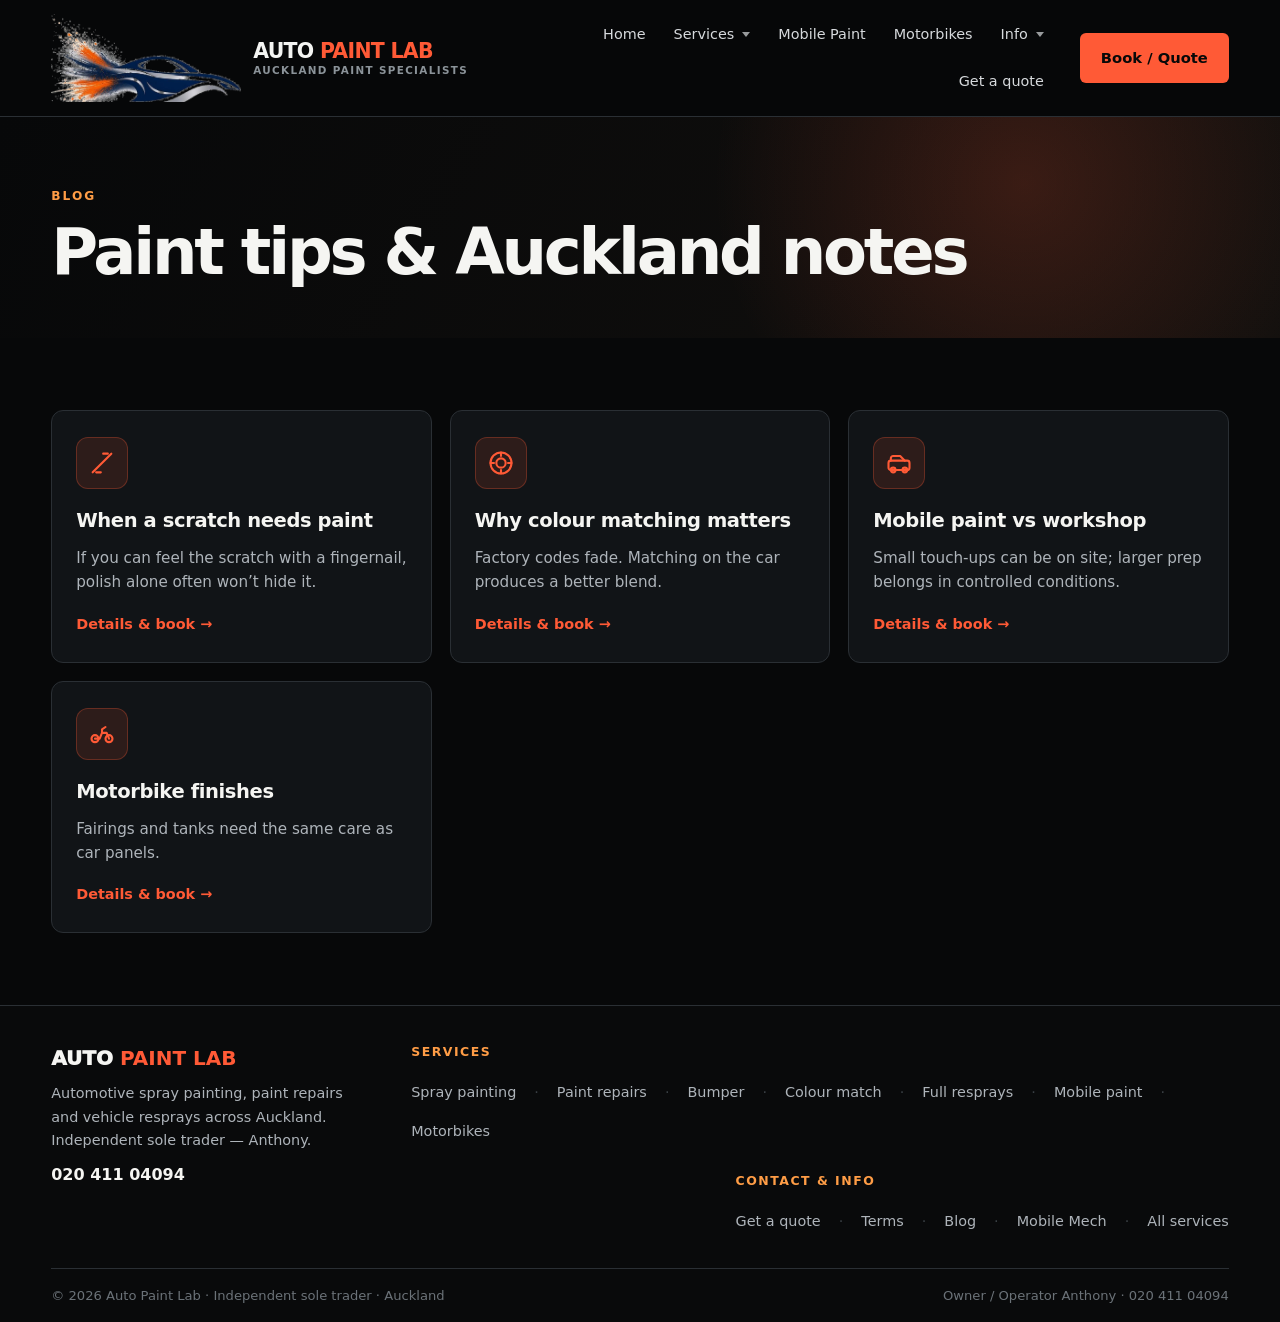
==== blog.html @ fb0cd26e "Add files via upload" ====
<!doctype html>
<html lang="en-NZ">
<head>
<meta charset="utf-8">
<meta name="viewport" content="width=device-width,initial-scale=1">
<title>Blog | Auto Paint Lab Auckland</title>
<meta name="description" content="Paint repair tips and Auckland refinishing notes.">
<meta name="robots" content="index,follow">
<meta name="theme-color" content="#08090a">
<link rel="canonical" href="https://autopaintlab.co.nz/blog.html">
<meta property="og:title" content="Blog | Auto Paint Lab Auckland">
<meta property="og:description" content="Paint repair tips and Auckland refinishing notes.">
<meta property="og:type" content="website">
<meta property="og:site_name" content="Auto Paint Lab">
<style>
:root{
  --bg:#070809;--card:#111417;--card2:#171b1f;--text:#f5f5f2;--muted:#aeb4ba;
  --line:#2a2f34;--accent:#ff5a36;--accent2:#ff9d46;--max:1180px;
  --header-h:auto;
}
*{box-sizing:border-box}
html{scroll-behavior:smooth}
body{margin:0;background:var(--bg);color:var(--text);font-family:Inter,system-ui,Arial,sans-serif;line-height:1.6}
a{color:inherit;text-decoration:none}
.wrap{width:min(92%,var(--max));margin:auto}
img{max-width:100%;height:auto;display:block}

/* ===== HEADER — logo ~3x larger ===== */
header{
  position:sticky;top:0;z-index:100;
  background:rgba(7,8,9,.95);backdrop-filter:blur(16px);
  border-bottom:1px solid var(--line);
}
.nav{
  min-height:94px;
  display:flex;align-items:center;justify-content:space-between;
  gap:16px;padding:12px 0;
}







.links{
  display:flex;align-items:center;gap:4px;
  font-size:.9rem;color:#d6d9dc;flex-wrap:wrap;justify-content:flex-end;
}
.links > a, .drop > button{
  display:inline-flex;align-items:center;gap:6px;
  padding:10px 12px;border-radius:6px;
  font:inherit;color:inherit;background:transparent;border:0;cursor:pointer;
  white-space:nowrap;
}
.links > a:hover, .drop > button:hover{color:var(--accent);background:rgba(255,255,255,.04)}
.drop{position:relative}
.drop > button::after{
  content:"";width:0;height:0;
  border-left:4px solid transparent;border-right:4px solid transparent;
  border-top:5px solid currentColor;opacity:.7;margin-left:2px;
}
.drop-menu{
  display:none;position:absolute;top:calc(100% + 4px);left:0;min-width:240px;
  background:#121518;border:1px solid var(--line);border-radius:10px;
  padding:8px;box-shadow:0 16px 40px rgba(0,0,0,.45);z-index:50;
}
.drop:hover .drop-menu, .drop:focus-within .drop-menu{display:block}
.drop-menu a{
  display:block;padding:10px 14px;border-radius:6px;font-size:.9rem;color:#d6d9dc;
}
.drop-menu a:hover{background:rgba(255,90,54,.12);color:var(--accent)}

.nav-cta{flex-shrink:0;margin-left:8px}
.btn{
  display:inline-flex;align-items:center;justify-content:center;gap:8px;
  padding:12px 20px;border-radius:6px;font-weight:850;border:1px solid transparent;
  cursor:pointer;font-size:.92rem;transition:transform .2s,box-shadow .2s,filter .2s;
}
.btn.primary{background:var(--accent);color:#080909}
.btn.primary:hover{transform:translateY(-2px);box-shadow:0 12px 28px rgba(255,90,54,.28);filter:brightness(1.05)}
.btn.secondary{border-color:#3a4045;background:#111315;color:var(--text)}
.btn.secondary:hover{border-color:var(--accent);color:var(--accent)}
.btn.ghost{border-color:#3a4045;background:transparent}

.nav-toggle{
  display:none;width:48px;height:48px;border-radius:8px;
  border:1px solid var(--line);background:#121518;color:var(--text);
  align-items:center;justify-content:center;cursor:pointer;font-size:1.3rem;
}
.mobile-panel{
  display:none;border-top:1px solid var(--line);padding:12px 0 18px;
  background:rgba(7,8,9,.98);
}
.mobile-panel.open{display:block}
.mobile-panel a, .mobile-panel .m-label{
  display:block;padding:12px 4px;border-bottom:1px solid rgba(42,47,52,.6);
  color:#d6d9dc;font-size:.95rem;
}
.mobile-panel .m-label{font-size:.72rem;letter-spacing:.14em;text-transform:uppercase;color:var(--accent2);font-weight:800;border:0;padding-top:16px}
.mobile-panel a:hover{color:var(--accent)}

@media(max-width:1100px){
  
  
  
  :root{--header-h:160px}
}
@media(max-width:960px){
  .links, .nav-cta{display:none}
  .nav-toggle{display:inline-flex}
  
  
  
  :root{--header-h:120px}
}

/* ===== HERO with car background ===== */
.eyebrow{text-transform:uppercase;letter-spacing:.17em;font-size:.76rem;font-weight:900;color:var(--accent2);margin-bottom:14px}
.hero{
  min-height:680px;display:flex;align-items:center;position:relative;overflow:hidden;
  background:
    linear-gradient(105deg, rgba(7,8,9,0.92) 0%, rgba(7,8,9,0.72) 42%, rgba(7,8,9,0.35) 100%),
    url('assets/images/hero-car.jpg');
  background-size:cover;
  background-position:center 40%;
  background-repeat:no-repeat;
}
.hero-in{position:relative;z-index:1;max-width:720px;padding:90px 0}
.hero h1{font-size:clamp(2.8rem,7vw,5.4rem);line-height:.94;letter-spacing:-.06em;margin:0 0 24px}
.hero h1 span{color:var(--accent)}
.hero p{max-width:580px;color:#d0d5d9;font-size:1.12rem;margin:0 0 32px}
.actions{display:flex;gap:12px;flex-wrap:wrap}

.strip{background:#101214;border-top:1px solid var(--line);border-bottom:1px solid var(--line);padding:18px 0}
.strip .wrap{display:flex;flex-wrap:wrap;gap:18px 28px;align-items:center;justify-content:space-between;font-size:.92rem;color:var(--muted)}
.strip strong{color:var(--text)}

section{padding:72px 0}
.intro{max-width:720px;margin-bottom:36px}
.intro h2{font-size:clamp(2rem,4vw,3rem);letter-spacing:-.04em;margin:0 0 14px;line-height:1.05}
.intro p{color:var(--muted);margin:0;font-size:1.05rem}

.grid{display:grid;gap:18px}
.grid-3{grid-template-columns:repeat(auto-fit,minmax(260px,1fr))}
.grid-2{grid-template-columns:repeat(auto-fit,minmax(300px,1fr))}

.card{
  background:var(--card);border:1px solid var(--line);border-radius:12px;
  padding:26px 24px;transition:transform .2s,border-color .2s,box-shadow .2s;
  display:flex;flex-direction:column;height:100%;
}
.card:hover{transform:translateY(-4px);border-color:rgba(255,90,54,.35);box-shadow:0 16px 36px rgba(0,0,0,.25)}
.card .icon{
  width:52px;height:52px;border-radius:12px;margin-bottom:16px;
  display:flex;align-items:center;justify-content:center;
  background:rgba(255,90,54,.12);border:1px solid rgba(255,90,54,.28);
  color:var(--accent);
}
.card .icon svg{width:28px;height:28px}
.card h3{margin:0 0 10px;font-size:1.22rem;letter-spacing:-.02em}
.card p{color:var(--muted);margin:0 0 18px;flex:1;font-size:.95rem}
.card a.more{color:var(--accent);font-weight:800;font-size:.9rem;margin-top:auto}
.card a.more:hover{color:var(--accent2)}

.dark{background:#0b0c0e}
.quote{background:linear-gradient(120deg,#12100e,#0c0d0f);border-top:1px solid var(--line);border-bottom:1px solid var(--line)}
.quotein{display:flex;align-items:center;justify-content:space-between;gap:24px;flex-wrap:wrap}
.quotein h2{margin:0 0 8px;font-size:clamp(1.8rem,3.5vw,2.6rem);letter-spacing:-.03em}
.quotein p{margin:0;color:var(--muted);max-width:520px}

.areas{display:flex;flex-wrap:wrap;gap:10px}
.area{
  background:var(--card2);border:1px solid var(--line);padding:8px 14px;
  border-radius:999px;font-size:.85rem;color:#c8cdd1;
}

/* ===== ESTIMATE ===== */
.estimate-section{background:#0b0d0f}
.estimate-box{border:1px solid var(--line);background:#111417;padding:28px;border-radius:12px;box-shadow:0 25px 70px rgba(0,0,0,.25)}
.estimate-grid{display:grid;grid-template-columns:1.15fr .85fr;gap:24px}
.estimate-form{display:grid;gap:16px}
.estimate-form label{display:grid;gap:7px;font-weight:800;font-size:.9rem}
.estimate-form select,.estimate-form input[type=file]{
  width:100%;background:#090b0c;color:#f5f5f2;border:1px solid #363c41;border-radius:6px;padding:13px;font:inherit
}
.estimate-form input[type=file]{padding:10px}
.estimate-form .pickup{display:flex;align-items:center;gap:10px;font-weight:700;font-size:.92rem}
.estimate-form .pickup input{width:auto}
.estimate-result{
  border:1px solid #493027;background:linear-gradient(145deg,#171211,#0b0d0f);
  padding:28px;display:flex;flex-direction:column;justify-content:center;min-height:280px;border-radius:10px
}
.result-label{font-size:.75rem;letter-spacing:.16em;color:var(--accent2);font-weight:900}
.result-price{font-size:clamp(2.4rem,5vw,4.2rem);line-height:1;font-weight:950;letter-spacing:-.06em;margin:14px 0}
.estimate-result p{color:var(--muted);margin:0 0 20px}
.photo-preview{display:flex;gap:8px;flex-wrap:wrap}
.photo-preview img{width:72px;height:72px;object-fit:cover;border:1px solid var(--line);border-radius:4px}
.estimate-note{margin-top:18px;color:#9ea5aa;font-size:.82rem}
.estimate-note strong{color:#d9dde0}
@media(max-width:800px){
  .estimate-grid{grid-template-columns:1fr}
  .estimate-result{min-height:200px}
}

/* ===== FOOTER horizontal ===== */
footer{border-top:1px solid var(--line);padding:36px 0 0;background:#090a0b}
.foot{
  display:flex;flex-wrap:wrap;align-items:flex-start;justify-content:space-between;
  gap:28px 40px;padding-bottom:28px;
}
.foot-brand{flex:1 1 220px;max-width:320px}
.foot-brand .logo{font-weight:950;font-size:1.25rem;margin-bottom:8px}
.foot-brand .logo b{color:var(--accent)}
.foot-brand p{color:var(--muted);margin:0 0 10px;font-size:.9rem}
.foot-cols{
  display:flex;flex-wrap:wrap;gap:28px 48px;flex:2 1 480px;justify-content:flex-end;
}
.foot-col h3{margin:0 0 12px;font-size:.78rem;letter-spacing:.12em;text-transform:uppercase;color:var(--accent2)}
.foot-col a,.foot-col span{display:block;color:var(--muted);margin:7px 0;font-size:.9rem}
.foot-col a:hover{color:var(--accent)}
.foot-links-row{
  display:flex;flex-wrap:wrap;gap:8px 18px;align-items:center;
}
.foot-links-row a{display:inline;margin:0;color:var(--muted);font-size:.9rem}
.foot-links-row a:hover{color:var(--accent)}
.foot-links-row .sep{color:#3a4045}
.copy{border-top:1px solid var(--line);padding:16px 0;color:#6b7278;font-size:.82rem;display:flex;flex-wrap:wrap;gap:8px 20px;justify-content:space-between}

/* Forms (booking pages) */
.form-wrap{max-width:640px}
.form label{display:block;font-size:.85rem;font-weight:700;margin:16px 0 6px;color:#d5d9dc}
.form input,.form select,.form textarea{
  width:100%;padding:12px 14px;border-radius:8px;border:1px solid var(--line);
  background:#0e1012;color:var(--text);font:inherit;
}
.form input:focus,.form select:focus,.form textarea:focus{
  outline:none;border-color:var(--accent);box-shadow:0 0 0 3px rgba(255,90,54,.15);
}
.form textarea{min-height:120px;resize:vertical}
.form .row{display:grid;grid-template-columns:1fr 1fr;gap:14px}
@media(max-width:560px){.form .row{grid-template-columns:1fr}}
.form .upload{border:1px dashed #3a4045;border-radius:10px;padding:16px;background:#0e1012}
.form .hint{font-size:.82rem;color:var(--muted);margin-top:8px}
.form .caption{font-size:.85rem;color:var(--muted);margin:18px 0}
.form .btn{width:100%;margin-top:8px;padding:16px}
.form .status{margin-top:12px;font-size:.9rem;color:var(--accent2)}
.preview{display:flex;flex-wrap:wrap;gap:8px;margin-top:10px}
.preview img{width:72px;height:72px;object-fit:cover;border-radius:6px;border:1px solid var(--line)}

.page-hero{padding:70px 0 40px;background:radial-gradient(circle at 80% 30%,rgba(255,90,54,.18),transparent 30%),linear-gradient(120deg,#070809,#12100e)}
.page-hero h1{font-size:clamp(2.4rem,5vw,4rem);letter-spacing:-.05em;margin:12px 0;line-height:1.02}
.page-hero p{color:var(--muted);max-width:640px;font-size:1.05rem}
.content-card{background:var(--card);border:1px solid var(--line);border-radius:12px;padding:28px;margin:18px 0}
.content-card h2{margin:0 0 12px;font-size:1.55rem}
.content-card p,.content-card li{color:#c7ccd0}
.content-card ul{padding-left:22px}
.service-cta{
  margin-top:28px;padding:24px;border-radius:12px;
  background:linear-gradient(135deg,#1a1210,#121416);border:1px solid rgba(255,90,54,.25);
  display:flex;flex-wrap:wrap;gap:16px;align-items:center;justify-content:space-between;
}

@media(max-width:800px){
  .hero{min-height:auto;background-position:70% center}
  .hero-in{padding:56px 0}
  .foot-cols{justify-content:flex-start}
}

.top-promo{
  background:linear-gradient(90deg,#1a100e,#121416 40%,#1a100e);
  border-bottom:1px solid rgba(255,90,54,.35);
  text-align:center;
}
.top-promo a{
  display:block;padding:14px 16px;
  font-weight:850;font-size:clamp(.95rem,2.2vw,1.15rem);
  letter-spacing:.02em;color:#fff;
  transition:background .2s,color .2s;
}
.top-promo a:hover{background:rgba(255,90,54,.15);color:var(--accent2)}
.top-promo a span{color:var(--accent);font-weight:900}








@media(max-width:1100px){
  
  
}
@media(max-width:960px){
  
  
  
}
@media(max-width:400px){
  
}


/* Brand — mark + wordmark, dark-header friendly */
.brand{
  display:flex;align-items:center;gap:12px;flex-shrink:0;
  text-decoration:none;color:inherit;min-width:0;
}
.brand-logo{
  height:92px;width:auto;max-width:190px;
  object-fit:contain;object-position:left center;
  border:none;border-radius:0;box-shadow:none;
  background:transparent;padding:0;display:block;flex-shrink:0;
}
.brand-text{
  display:flex;flex-direction:column;justify-content:center;
  line-height:1.08;gap:3px;min-width:0;
}
.brand-name{
  font-weight:900;letter-spacing:-.035em;font-size:1.28rem;
  text-transform:uppercase;color:#f3f4f2;white-space:nowrap;
}
.brand-name b{color:var(--accent);font-weight:900}
.brand-tag{
  font-size:.65rem;font-weight:700;letter-spacing:.13em;
  text-transform:uppercase;color:#8b9399;white-space:nowrap;
}
@media(max-width:1100px){
  .brand-logo{height:84px;max-width:174px}
  .brand-name{font-size:1.15rem}
}
@media(max-width:960px){
  .brand-logo{height:72px;max-width:148px}
  .brand-name{font-size:1.05rem}
  .brand-tag{font-size:.58rem;letter-spacing:.1em}
}
@media(max-width:380px){
  .brand-tag{display:none}
  .brand-name{font-size:.95rem}
}

</style>
</head>
<body>

<header>
  <div class="wrap nav">
    <a class="brand" href="index.html" aria-label="Auto Paint Lab home">
      <img class="brand-logo" src="assets/images/logo-mark.png" alt="" width="190" height="92">
      <span class="brand-text">
        <span class="brand-name">AUTO <b>PAINT LAB</b></span>
        <span class="brand-tag">Auckland paint specialists</span>
      </span>
    </a>
    <nav class="links" aria-label="Main">
      <a href="index.html">Home</a>
      <div class="drop">
        <button type="button" aria-haspopup="true">Services</button>
        <div class="drop-menu" role="menu">
          <a href="services.html">All services</a>
          <a href="spray-painting.html">Car spray painting</a>
          <a href="scratch-repairs.html">Scratch &amp; scuff repairs</a>
          <a href="bumper-painting.html">Bumper painting</a>
          <a href="colour-matching.html">Colour matching</a>
          <a href="panel-refinishing.html">Panel refinishing</a>
          <a href="full-respray.html">Full vehicle resprays</a>
          <a href="mobile-paint.html">Mobile paint</a>
          <a href="motorbike-resprays.html">Motorbike resprays</a>
        </div>
      </div>
      <a href="mobile-paint.html">Mobile Paint</a>
      <a href="motorbike-resprays.html">Motorbikes</a>
      <div class="drop">
        <button type="button" aria-haspopup="true">Info</button>
        <div class="drop-menu" role="menu">
          <a href="blog.html">Blog</a>
          <a href="mobile-mech.html">Mobile Mech partner</a>
          <a href="terms.html">Terms &amp; conditions</a>
          <a href="index.html#areas">Auckland areas</a>
        </div>
      </div>
      <a href="booking.html">Get a quote</a>
    </nav>
    <a class="btn primary nav-cta" href="booking.html">Book / Quote</a>
    <button class="nav-toggle" type="button" aria-label="Open menu" id="navToggle">☰</button>
  </div>
  <div class="mobile-panel wrap" id="mobilePanel">
    <a href="index.html">Home</a>
    <div class="m-label">Services</div>
    <a href="services.html">All services</a>
    <a href="spray-painting.html">Car spray painting</a>
    <a href="scratch-repairs.html">Scratch &amp; scuff repairs</a>
    <a href="bumper-painting.html">Bumper painting</a>
    <a href="colour-matching.html">Colour matching</a>
    <a href="panel-refinishing.html">Panel refinishing</a>
    <a href="full-respray.html">Full vehicle resprays</a>
    <a href="mobile-paint.html">Mobile paint</a>
    <a href="motorbike-resprays.html">Motorbike resprays</a>
    <div class="m-label">Info</div>
    <a href="blog.html">Blog</a>
    <a href="mobile-mech.html">Mobile Mech partner</a>
    <a href="terms.html">Terms &amp; conditions</a>
    <a href="booking.html">Get a quote</a>
    <a href="booking.html" class="btn primary" style="margin-top:14px;text-align:center">Book / Quote</a>
  </div>
</header>

<main><section class="page-hero"><div class="wrap"><div class="eyebrow">Blog</div><h1>Paint tips &amp; Auckland notes</h1></div></section>
<section><div class="wrap"><div class="grid grid-2">

<article class="card">
  <div class="icon" aria-hidden="true"><svg viewBox="0 0 24 24" fill="none" stroke="currentColor" stroke-width="1.8" stroke-linecap="round"><path d="M4 20L20 4M7 20h4M13 4h4"/></svg></div>
  <h3>When a scratch needs paint</h3>
  <p>If you can feel the scratch with a fingernail, polish alone often won’t hide it.</p>
  <a class="more" href="scratch-repairs.html">Details &amp; book →</a>
</article>

<article class="card">
  <div class="icon" aria-hidden="true"><svg viewBox="0 0 24 24" fill="none" stroke="currentColor" stroke-width="1.8" stroke-linecap="round" stroke-linejoin="round"><circle cx="12" cy="12" r="9"/><circle cx="12" cy="12" r="4"/><path d="M12 3v3M12 18v3M3 12h3M18 12h3"/></svg></div>
  <h3>Why colour matching matters</h3>
  <p>Factory codes fade. Matching on the car produces a better blend.</p>
  <a class="more" href="colour-matching.html">Details &amp; book →</a>
</article>

<article class="card">
  <div class="icon" aria-hidden="true"><svg viewBox="0 0 24 24" fill="none" stroke="currentColor" stroke-width="1.8" stroke-linecap="round" stroke-linejoin="round"><rect x="3" y="10" width="18" height="8" rx="2"/><circle cx="7" cy="18" r="2"/><circle cx="17" cy="18" r="2"/><path d="M5 10V8a2 2 0 012-2h6l4 4"/></svg></div>
  <h3>Mobile paint vs workshop</h3>
  <p>Small touch-ups can be on site; larger prep belongs in controlled conditions.</p>
  <a class="more" href="mobile-paint.html">Details &amp; book →</a>
</article>

<article class="card">
  <div class="icon" aria-hidden="true"><svg viewBox="0 0 24 24" fill="none" stroke="currentColor" stroke-width="1.8" stroke-linecap="round" stroke-linejoin="round"><circle cx="6" cy="16" r="3"/><circle cx="18" cy="16" r="3"/><path d="M6 16h4l2-5h4l2 5"/><path d="M12 11V8l3-2"/></svg></div>
  <h3>Motorbike finishes</h3>
  <p>Fairings and tanks need the same care as car panels.</p>
  <a class="more" href="motorbike-resprays.html">Details &amp; book →</a>
</article>
</div></div></section></main>

<footer>
  <div class="wrap foot">
    <div class="foot-brand">
      <div class="logo">AUTO <b>PAINT LAB</b></div>
      <p>Automotive spray painting, paint repairs and vehicle resprays across Auckland. Independent sole trader — Anthony.</p>
      <a href="tel:+642041104094" style="color:var(--text);font-weight:800">020 411 04094</a>
    </div>
    <div class="foot-cols">
      <div class="foot-col">
        <h3>Services</h3>
        <div class="foot-links-row">
          <a href="spray-painting.html">Spray painting</a><span class="sep">·</span>
          <a href="scratch-repairs.html">Paint repairs</a><span class="sep">·</span>
          <a href="bumper-painting.html">Bumper</a><span class="sep">·</span>
          <a href="colour-matching.html">Colour match</a><span class="sep">·</span>
          <a href="full-respray.html">Full resprays</a><span class="sep">·</span>
          <a href="mobile-paint.html">Mobile paint</a><span class="sep">·</span>
          <a href="motorbike-resprays.html">Motorbikes</a>
        </div>
      </div>
      <div class="foot-col">
        <h3>Contact &amp; info</h3>
        <div class="foot-links-row">
          <a href="booking.html">Get a quote</a><span class="sep">·</span>
          <a href="terms.html">Terms</a><span class="sep">·</span>
          <a href="blog.html">Blog</a><span class="sep">·</span>
          <a href="mobile-mech.html">Mobile Mech</a><span class="sep">·</span>
          <a href="services.html">All services</a>
        </div>
      </div>
    </div>
  </div>
  <div class="wrap copy">
    <span>© 2026 Auto Paint Lab · Independent sole trader · Auckland</span>
    <span>Owner / Operator Anthony · 020 411 04094</span>
  </div>
</footer>
<script>
(function(){
  var t=document.getElementById('navToggle'), p=document.getElementById('mobilePanel');
  if(t&&p){t.addEventListener('click',function(){p.classList.toggle('open');});}
})();
</script>

</body>
</html>
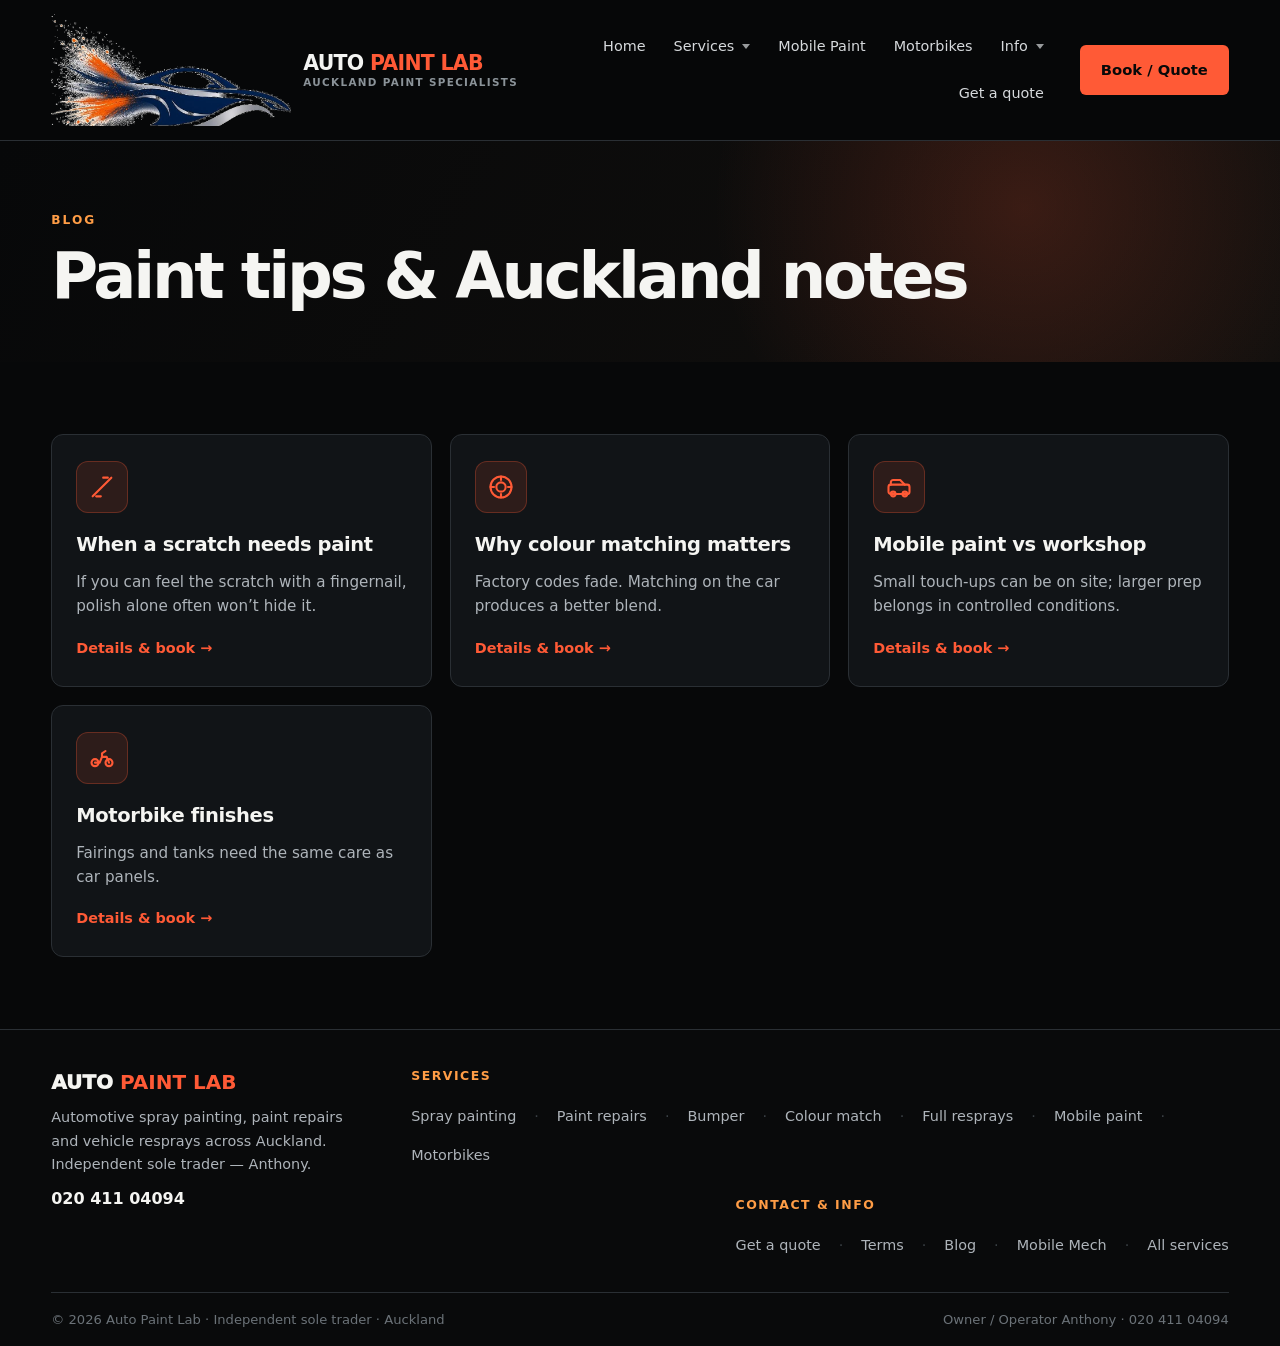
==== commit 337ef96b: "Add files via upload" ====
--- a/blog.html
+++ b/blog.html
@@ -5,13 +5,17 @@
 <meta name="viewport" content="width=device-width,initial-scale=1">
 <title>Blog | Auto Paint Lab Auckland</title>
 <meta name="description" content="Paint repair tips and Auckland refinishing notes.">
-<meta name="robots" content="index,follow">
+<meta name="robots" content="index,follow,max-image-preview:large">
+<meta name="author" content="Auto Paint Lab">
 <meta name="theme-color" content="#08090a">
 <link rel="canonical" href="https://autopaintlab.co.nz/blog.html">
 <meta property="og:title" content="Blog | Auto Paint Lab Auckland">
 <meta property="og:description" content="Paint repair tips and Auckland refinishing notes.">
 <meta property="og:type" content="website">
+<meta property="og:url" content="https://autopaintlab.co.nz/blog.html">
 <meta property="og:site_name" content="Auto Paint Lab">
+<meta property="og:image" content="https://autopaintlab.co.nz/og.jpg">
+<meta property="og:image:alt" content="Auto Paint Lab Auckland">
 <style>
 :root{
   --bg:#070809;--card:#111417;--card2:#171b1f;--text:#f5f5f2;--muted:#aeb4ba;
@@ -32,7 +36,7 @@
   border-bottom:1px solid var(--line);
 }
 .nav{
-  min-height:94px;
+  min-height:76px;
   display:flex;align-items:center;justify-content:space-between;
   gap:16px;padding:12px 0;
 }
@@ -308,7 +312,7 @@
   text-decoration:none;color:inherit;min-width:0;
 }
 .brand-logo{
-  height:92px;width:auto;max-width:190px;
+  height:116px;width:auto;max-width:240px;
   object-fit:contain;object-position:left center;
   border:none;border-radius:0;box-shadow:none;
   background:transparent;padding:0;display:block;flex-shrink:0;
@@ -327,11 +331,11 @@
   text-transform:uppercase;color:#8b9399;white-space:nowrap;
 }
 @media(max-width:1100px){
-  .brand-logo{height:84px;max-width:174px}
+  .brand-logo{height:104px;max-width:216px}
   .brand-name{font-size:1.15rem}
 }
 @media(max-width:960px){
-  .brand-logo{height:72px;max-width:148px}
+  .brand-logo{height:92px;max-width:176px}
   .brand-name{font-size:1.05rem}
   .brand-tag{font-size:.58rem;letter-spacing:.1em}
 }
@@ -341,13 +345,17 @@
 }
 
 </style>
+<meta name="twitter:card" content="summary_large_image">
+<meta name="twitter:title" content="Blog | Auto Paint Lab Auckland">
+<meta name="twitter:description" content="Paint repair tips and Auckland refinishing notes.">
+<meta name="twitter:image" content="https://autopaintlab.co.nz/og.jpg">
 </head>
 <body>
 
 <header>
   <div class="wrap nav">
     <a class="brand" href="index.html" aria-label="Auto Paint Lab home">
-      <img class="brand-logo" src="assets/images/logo-mark.png" alt="" width="190" height="92">
+      <img class="brand-logo" src="assets/images/logo-mark.png" alt="Auto Paint Lab Auckland logo" width="240" height="116">
       <span class="brand-text">
         <span class="brand-name">AUTO <b>PAINT LAB</b></span>
         <span class="brand-tag">Auckland paint specialists</span>
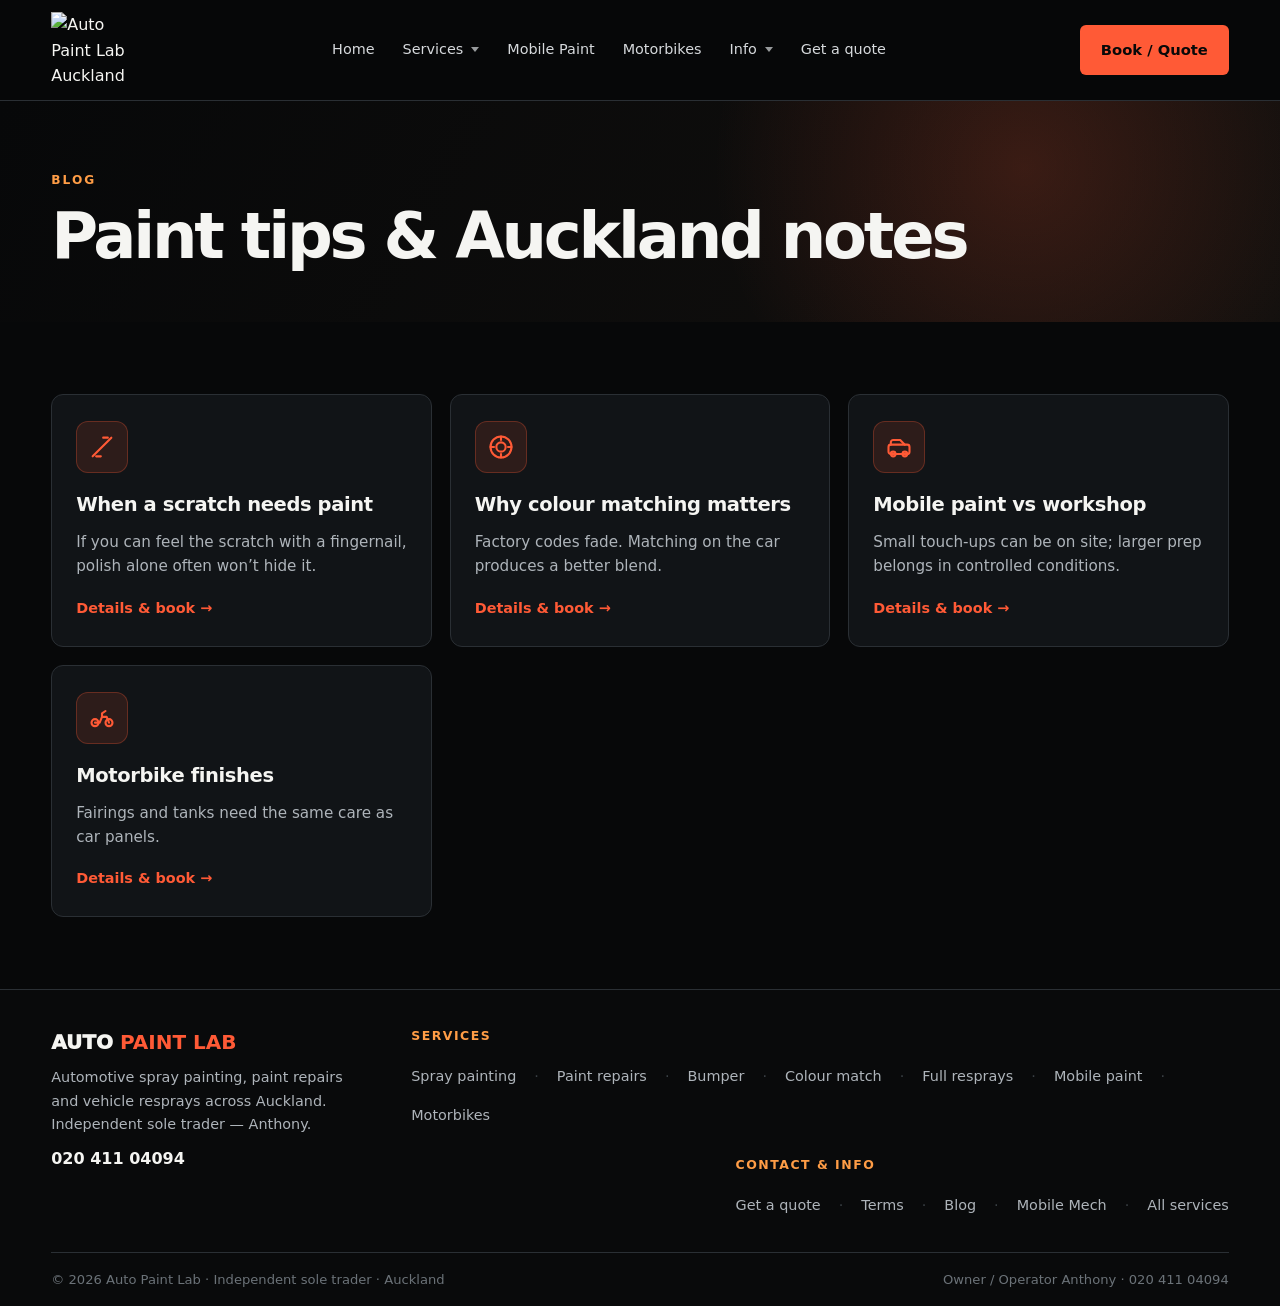
==== commit a18a5571: "Add files via upload" ====
--- a/blog.html
+++ b/blog.html
@@ -3,19 +3,22 @@
 <head>
 <meta charset="utf-8">
 <meta name="viewport" content="width=device-width,initial-scale=1">
-<title>Blog | Auto Paint Lab Auckland</title>
-<meta name="description" content="Paint repair tips and Auckland refinishing notes.">
+<title>Car Paint Repair Tips | Auto Paint Lab Auckland</title>
+<meta name="description" content="Car paint repair tips, colour matching advice and Auckland vehicle refinishing guides from Auto Paint Lab.">
+<meta name="keywords" content="car paint repair tips, car paint Auckland guide, paint repair advice, colour matching advice, Auckland car painting">
 <meta name="robots" content="index,follow,max-image-preview:large">
 <meta name="author" content="Auto Paint Lab">
 <meta name="theme-color" content="#08090a">
 <link rel="canonical" href="https://autopaintlab.co.nz/blog.html">
-<meta property="og:title" content="Blog | Auto Paint Lab Auckland">
-<meta property="og:description" content="Paint repair tips and Auckland refinishing notes.">
+<meta property="og:title" content="Car Paint Repair Tips & Auckland Auto Painting Guide | Auto Paint Lab">
+<meta property="og:description" content="Car paint repair tips, colour matching advice and Auckland vehicle refinishing guides from Auto Paint Lab.">
 <meta property="og:type" content="website">
 <meta property="og:url" content="https://autopaintlab.co.nz/blog.html">
 <meta property="og:site_name" content="Auto Paint Lab">
 <meta property="og:image" content="https://autopaintlab.co.nz/og.jpg">
-<meta property="og:image:alt" content="Auto Paint Lab Auckland">
+<meta property="og:image:alt" content="Auto Paint Lab Auckland automotive paint and refinishing">
+<meta property="og:image:width" content="1200">
+<meta property="og:image:height" content="630">
 <style>
 :root{
   --bg:#070809;--card:#111417;--card2:#171b1f;--text:#f5f5f2;--muted:#aeb4ba;
@@ -311,8 +314,7 @@
   display:flex;align-items:center;gap:12px;flex-shrink:0;
   text-decoration:none;color:inherit;min-width:0;
 }
-.brand-logo{
-  height:116px;width:auto;max-width:240px;
+.brand-logo{height:76px;width:auto;max-width:150px;
   object-fit:contain;object-position:left center;
   border:none;border-radius:0;box-shadow:none;
   background:transparent;padding:0;display:block;flex-shrink:0;
@@ -331,11 +333,11 @@
   text-transform:uppercase;color:#8b9399;white-space:nowrap;
 }
 @media(max-width:1100px){
-  .brand-logo{height:104px;max-width:216px}
+  .brand-logo{height:68px;max-width:135px}
   .brand-name{font-size:1.15rem}
 }
 @media(max-width:960px){
-  .brand-logo{height:92px;max-width:176px}
+  .brand-logo{height:60px;max-width:120px}
   .brand-name{font-size:1.05rem}
   .brand-tag{font-size:.58rem;letter-spacing:.1em}
 }
@@ -346,20 +348,37 @@
 
 </style>
 <meta name="twitter:card" content="summary_large_image">
-<meta name="twitter:title" content="Blog | Auto Paint Lab Auckland">
-<meta name="twitter:description" content="Paint repair tips and Auckland refinishing notes.">
+<meta name="twitter:title" content="Car Paint Repair Tips & Auckland Auto Painting Guide | Auto Paint Lab">
+<meta name="twitter:description" content="Car paint repair tips, colour matching advice and Auckland vehicle refinishing guides from Auto Paint Lab.">
 <meta name="twitter:image" content="https://autopaintlab.co.nz/og.jpg">
+<meta property="og:locale" content="en_NZ">
+<script type="application/ld+json">
+{
+  "@context": "https://schema.org",
+  "@type": "Organization",
+  "name": "Auto Paint Lab",
+  "url": "https://autopaintlab.co.nz/",
+  "logo": "https://autopaintlab.co.nz/assets/images/auto-paint-lab-logo-clean.webp",
+  "telephone": "+642041104094",
+  "description": "Independent automotive paint and refinishing service operating across Auckland, New Zealand.",
+  "areaServed": {"@type": "City", "name": "Auckland", "sameAs": "https://www.wikidata.org/wiki/Q37100"}
+}
+</script>
+<script type="application/ld+json">
+{
+  "@context": "https://schema.org",
+  "@type": "WebSite",
+  "name": "Auto Paint Lab",
+  "url": "https://autopaintlab.co.nz/"
+}
+</script>
 </head>
 <body>
 
 <header>
   <div class="wrap nav">
     <a class="brand" href="index.html" aria-label="Auto Paint Lab home">
-      <img class="brand-logo" src="assets/images/logo-mark.png" alt="Auto Paint Lab Auckland logo" width="240" height="116">
-      <span class="brand-text">
-        <span class="brand-name">AUTO <b>PAINT LAB</b></span>
-        <span class="brand-tag">Auckland paint specialists</span>
-      </span>
+      <img class="brand-logo" src="assets/images/auto-paint-lab-logo-clean.webp" alt="Auto Paint Lab Auckland logo" width="150" height="120">
     </a>
     <nav class="links" aria-label="Main">
       <a href="index.html">Home</a>
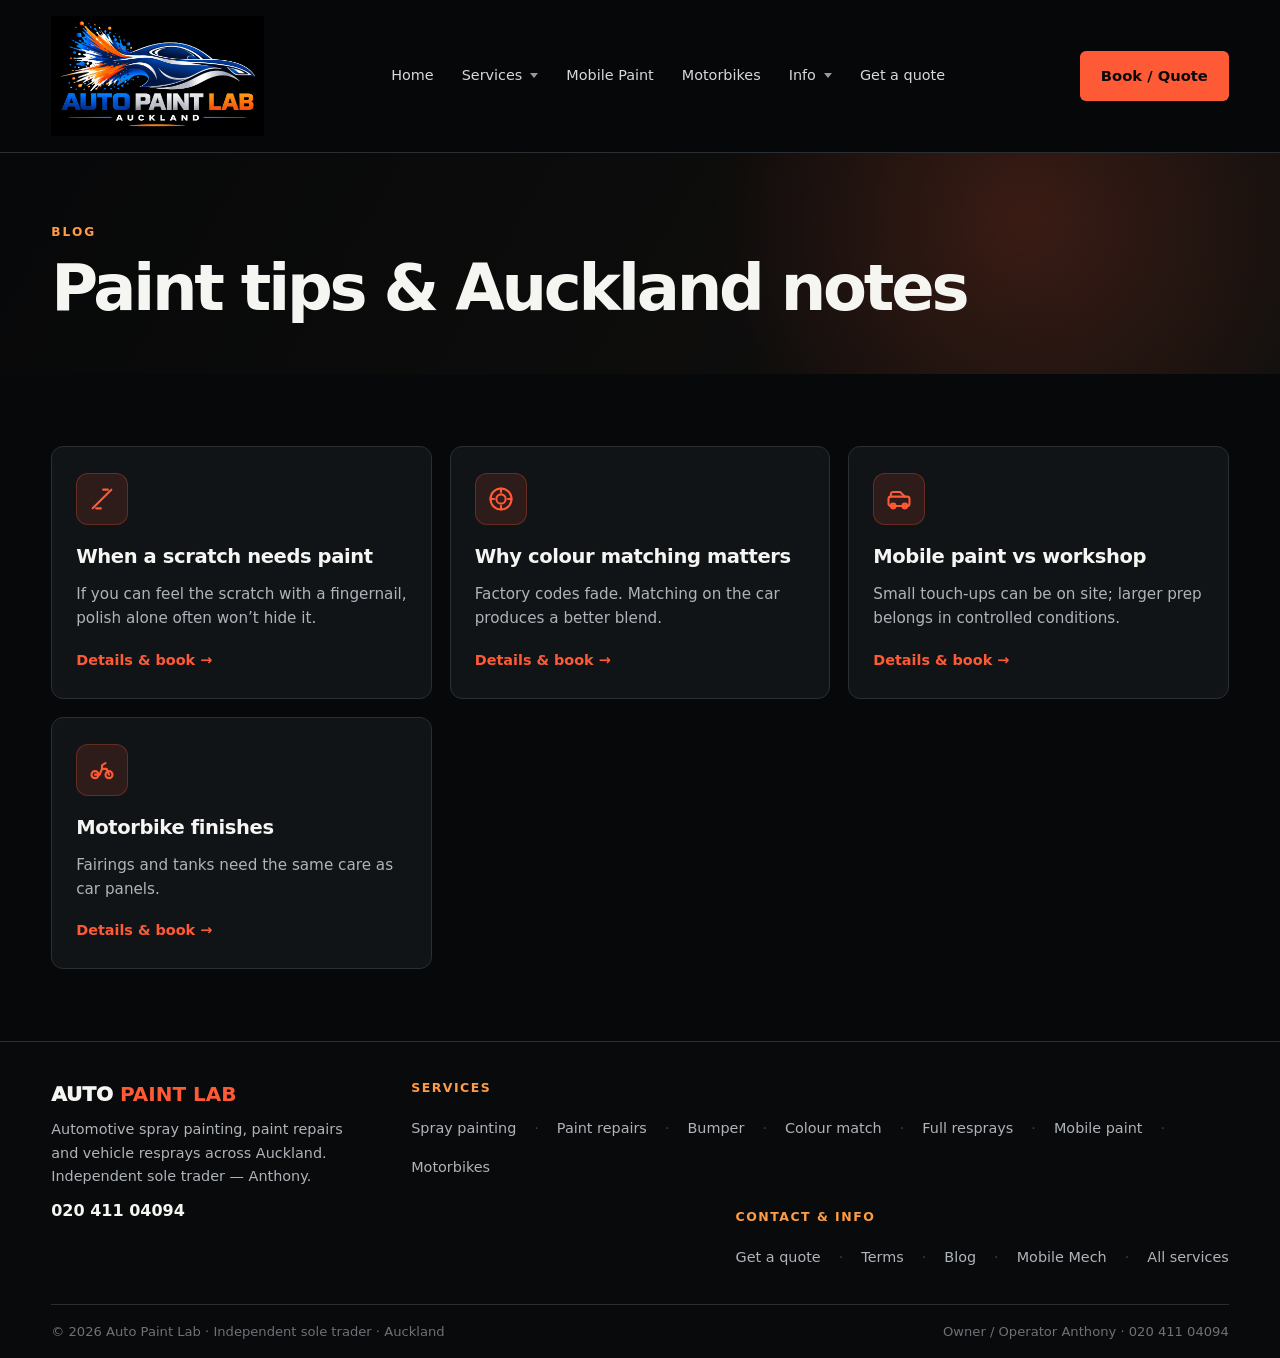
==== commit 51009f9b: "Add files via upload" ====
--- a/blog.html
+++ b/blog.html
@@ -39,9 +39,9 @@
   border-bottom:1px solid var(--line);
 }
 .nav{
-  min-height:76px;
+  min-height:110px;
   display:flex;align-items:center;justify-content:space-between;
-  gap:16px;padding:12px 0;
+  gap:16px;padding:16px 0;
 }
 
 
@@ -314,7 +314,7 @@
   display:flex;align-items:center;gap:12px;flex-shrink:0;
   text-decoration:none;color:inherit;min-width:0;
 }
-.brand-logo{height:76px;width:auto;max-width:150px;
+.brand-logo{height:120px;width:auto;max-width:240px;
   object-fit:contain;object-position:left center;
   border:none;border-radius:0;box-shadow:none;
   background:transparent;padding:0;display:block;flex-shrink:0;
@@ -333,11 +333,11 @@
   text-transform:uppercase;color:#8b9399;white-space:nowrap;
 }
 @media(max-width:1100px){
-  .brand-logo{height:68px;max-width:135px}
+  .brand-logo{height:110px;max-width:220px}
   .brand-name{font-size:1.15rem}
 }
 @media(max-width:960px){
-  .brand-logo{height:60px;max-width:120px}
+  .brand-logo{height:96px;max-width:190px}
   .brand-name{font-size:1.05rem}
   .brand-tag{font-size:.58rem;letter-spacing:.1em}
 }
@@ -378,7 +378,7 @@
 <header>
   <div class="wrap nav">
     <a class="brand" href="index.html" aria-label="Auto Paint Lab home">
-      <img class="brand-logo" src="assets/images/auto-paint-lab-logo-clean.webp" alt="Auto Paint Lab Auckland logo" width="150" height="120">
+      <img class="brand-logo" src="assets/images/auto-paint-lab-logo-clean.webp" alt="Auto Paint Lab Auckland logo" width="240" height="140">
     </a>
     <nav class="links" aria-label="Main">
       <a href="index.html">Home</a>
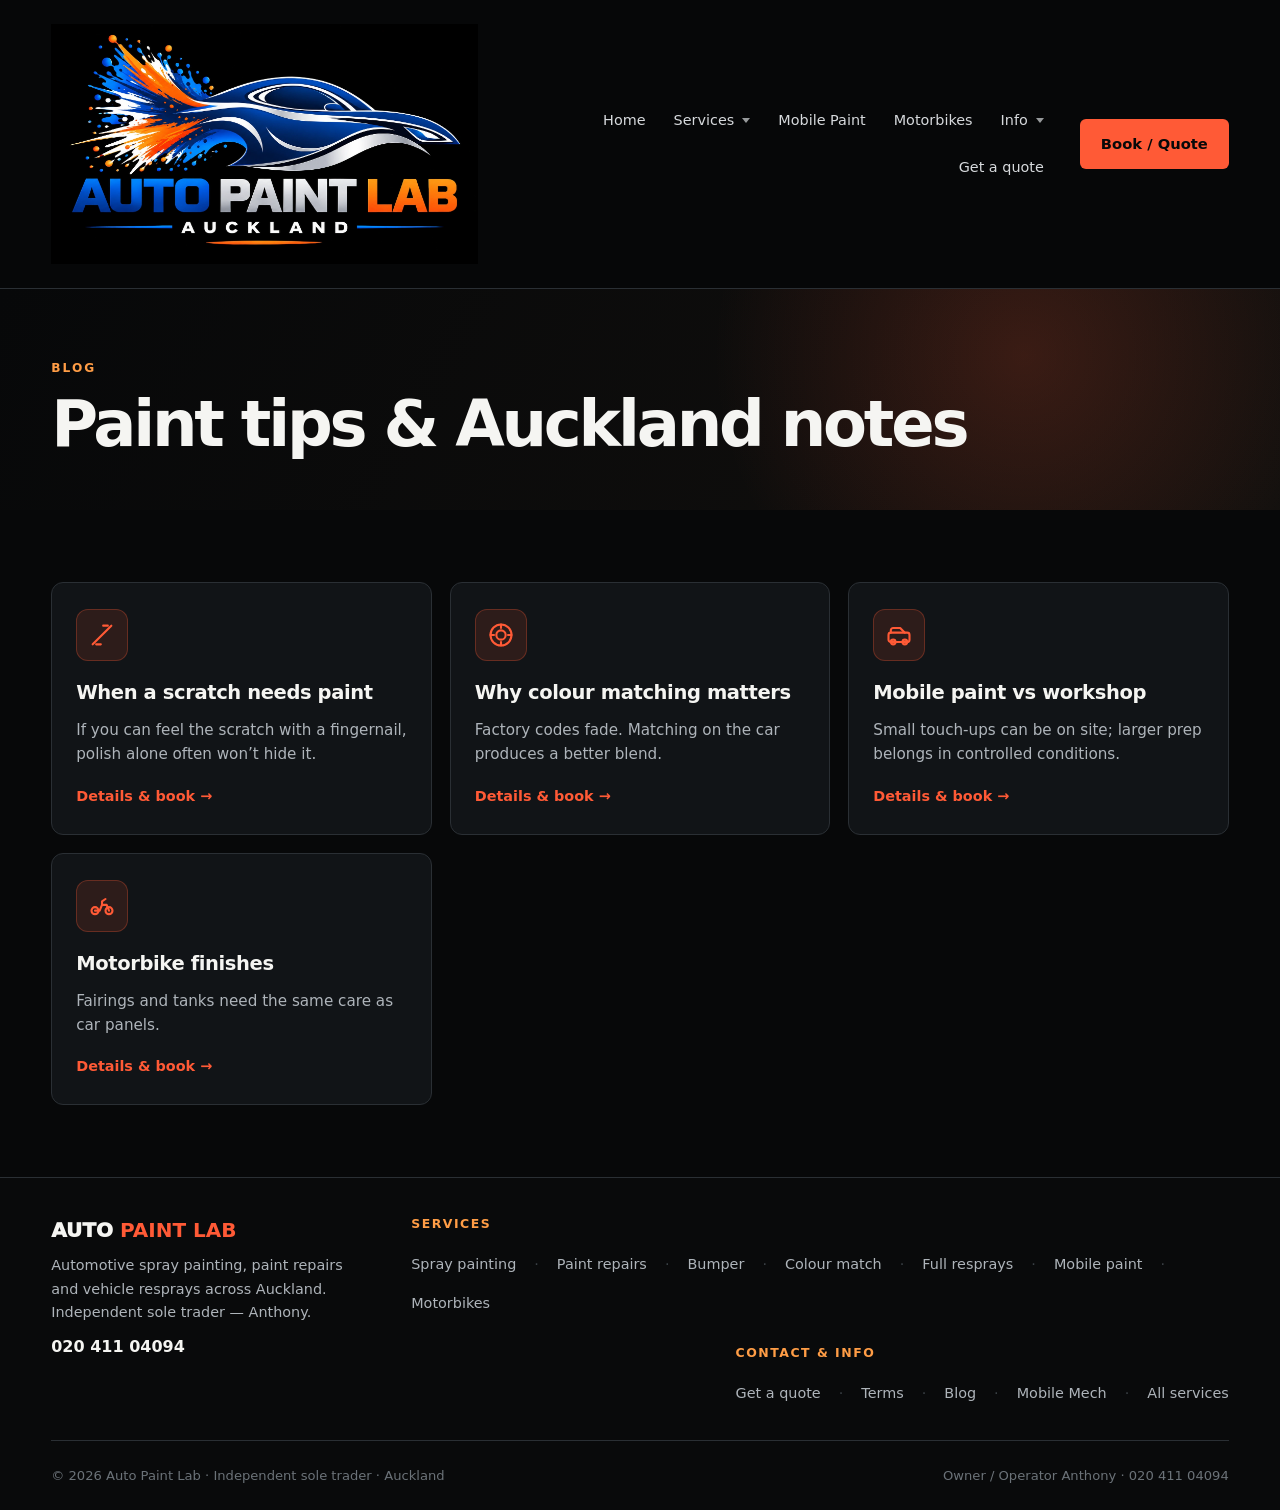
==== commit 4560109b: "Add files via upload" ====
--- a/blog.html
+++ b/blog.html
@@ -39,9 +39,9 @@
   border-bottom:1px solid var(--line);
 }
 .nav{
-  min-height:110px;
+  min-height:220px;
   display:flex;align-items:center;justify-content:space-between;
-  gap:16px;padding:16px 0;
+  gap:16px;padding:24px 0;
 }
 
 
@@ -232,7 +232,7 @@
 .foot-links-row a{display:inline;margin:0;color:var(--muted);font-size:.9rem}
 .foot-links-row a:hover{color:var(--accent)}
 .foot-links-row .sep{color:#3a4045}
-.copy{border-top:1px solid var(--line);padding:16px 0;color:#6b7278;font-size:.82rem;display:flex;flex-wrap:wrap;gap:8px 20px;justify-content:space-between}
+.copy{border-top:1px solid var(--line);padding:24px 0;color:#6b7278;font-size:.82rem;display:flex;flex-wrap:wrap;gap:8px 20px;justify-content:space-between}
 
 /* Forms (booking pages) */
 .form-wrap{max-width:640px}
@@ -314,7 +314,7 @@
   display:flex;align-items:center;gap:12px;flex-shrink:0;
   text-decoration:none;color:inherit;min-width:0;
 }
-.brand-logo{height:120px;width:auto;max-width:240px;
+.brand-logo{height:240px;width:auto;max-width:480px;
   object-fit:contain;object-position:left center;
   border:none;border-radius:0;box-shadow:none;
   background:transparent;padding:0;display:block;flex-shrink:0;
@@ -333,11 +333,11 @@
   text-transform:uppercase;color:#8b9399;white-space:nowrap;
 }
 @media(max-width:1100px){
-  .brand-logo{height:110px;max-width:220px}
+  .brand-logo{height:220px;max-width:440px}
   .brand-name{font-size:1.15rem}
 }
 @media(max-width:960px){
-  .brand-logo{height:96px;max-width:190px}
+  .brand-logo{height:192px;max-width:380px}
   .brand-name{font-size:1.05rem}
   .brand-tag{font-size:.58rem;letter-spacing:.1em}
 }
@@ -378,7 +378,7 @@
 <header>
   <div class="wrap nav">
     <a class="brand" href="index.html" aria-label="Auto Paint Lab home">
-      <img class="brand-logo" src="assets/images/auto-paint-lab-logo-clean.webp" alt="Auto Paint Lab Auckland logo" width="240" height="140">
+      <img class="brand-logo" src="assets/images/auto-paint-lab-logo-clean.webp" alt="Auto Paint Lab Auckland logo" width="480" height="280">
     </a>
     <nav class="links" aria-label="Main">
       <a href="index.html">Home</a>
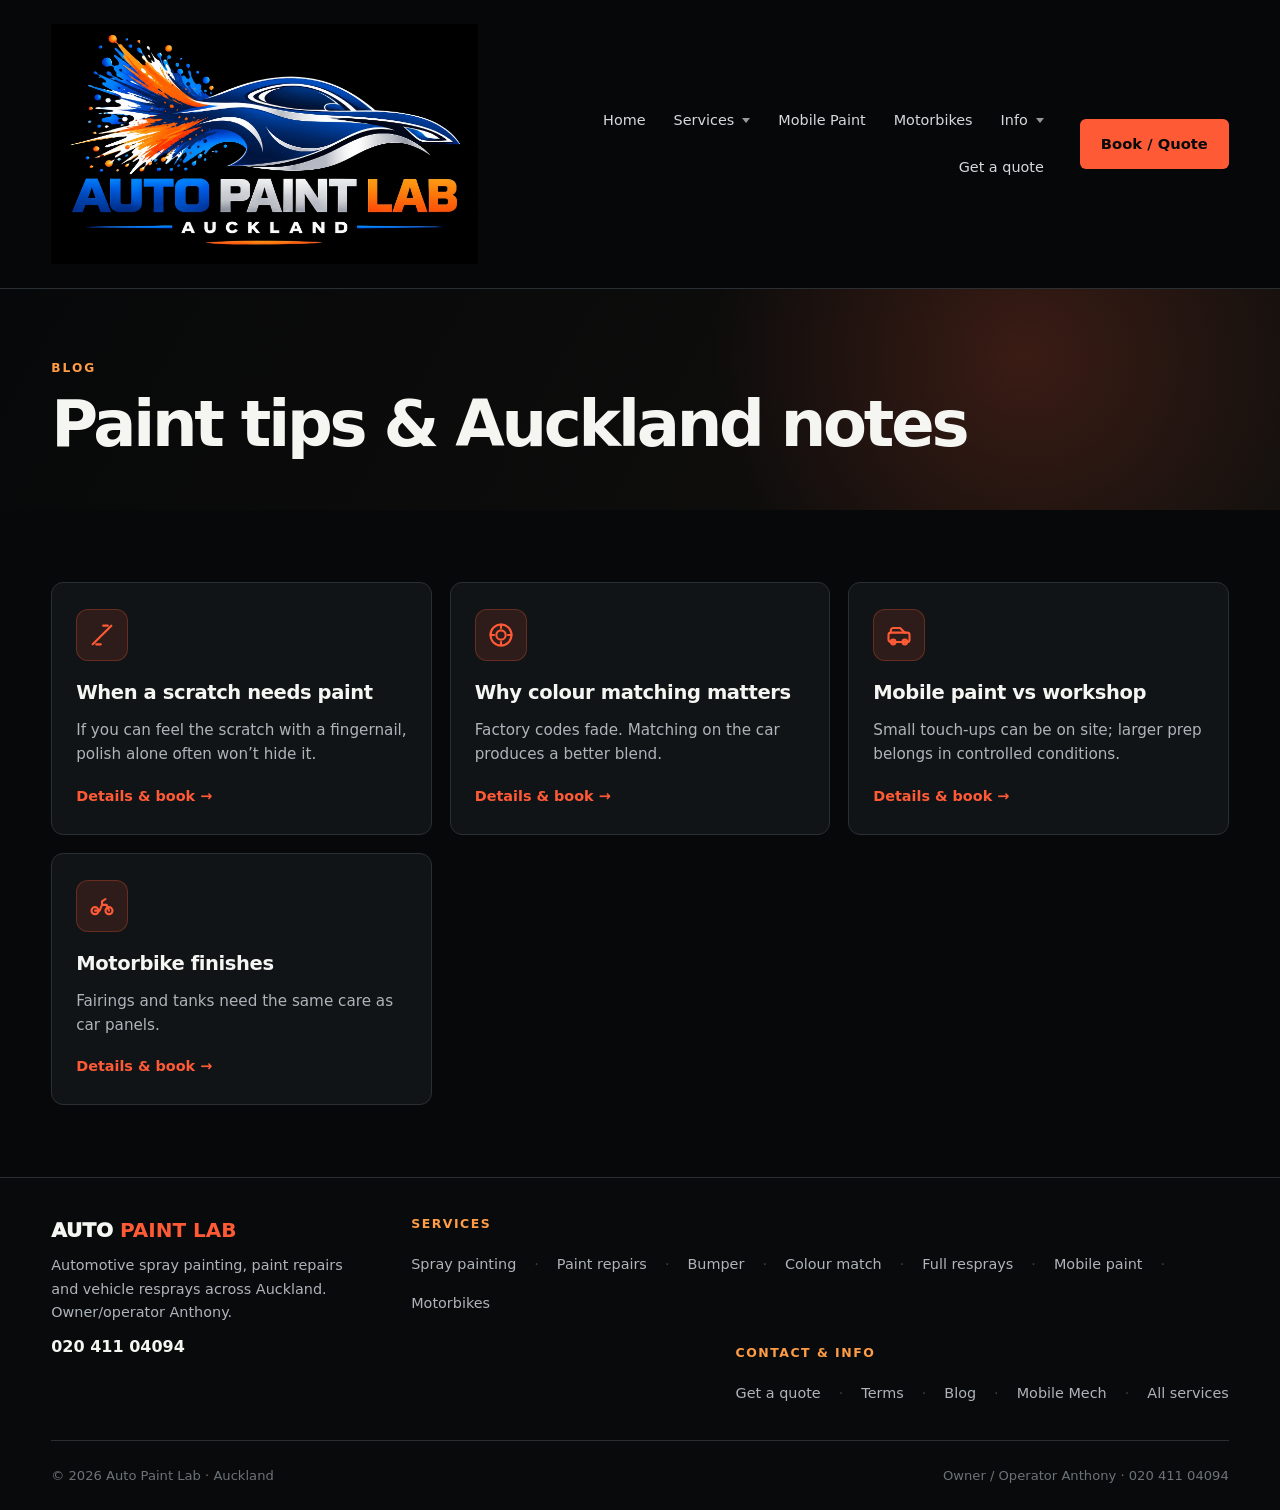
==== commit e9389297: "Add files via upload" ====
--- a/blog.html
+++ b/blog.html
@@ -3,15 +3,15 @@
 <head>
 <meta charset="utf-8">
 <meta name="viewport" content="width=device-width,initial-scale=1">
-<title>Car Paint Repair Tips | Auto Paint Lab Auckland</title>
-<meta name="description" content="Car paint repair tips, colour matching advice and Auckland vehicle refinishing guides from Auto Paint Lab.">
-<meta name="keywords" content="car paint repair tips, car paint Auckland guide, paint repair advice, colour matching advice, Auckland car painting">
+<title>Car Paint Repair Guides & Tips | Auto Paint Lab Auckland</title>
+<meta name="description" content="Practical guides on car paint repair, colour matching and vehicle refinishing in Auckland — written for drivers who want clear, useful advice before booking spray work.">
+<meta name="keywords" content="car paint repair tips, Auckland car painting guide, colour matching advice, paint repair advice, vehicle refinishing tips">
 <meta name="robots" content="index,follow,max-image-preview:large">
 <meta name="author" content="Auto Paint Lab">
 <meta name="theme-color" content="#08090a">
 <link rel="canonical" href="https://autopaintlab.co.nz/blog.html">
-<meta property="og:title" content="Car Paint Repair Tips & Auckland Auto Painting Guide | Auto Paint Lab">
-<meta property="og:description" content="Car paint repair tips, colour matching advice and Auckland vehicle refinishing guides from Auto Paint Lab.">
+<meta property="og:title" content="Car Paint Repair Guides & Tips | Auto Paint Lab Auckland">
+<meta property="og:description" content="Clear advice on car paint repairs, colour matching and refinishing in Auckland from Auto Paint Lab.">
 <meta property="og:type" content="website">
 <meta property="og:url" content="https://autopaintlab.co.nz/blog.html">
 <meta property="og:site_name" content="Auto Paint Lab">
@@ -348,8 +348,8 @@
 
 </style>
 <meta name="twitter:card" content="summary_large_image">
-<meta name="twitter:title" content="Car Paint Repair Tips & Auckland Auto Painting Guide | Auto Paint Lab">
-<meta name="twitter:description" content="Car paint repair tips, colour matching advice and Auckland vehicle refinishing guides from Auto Paint Lab.">
+<meta name="twitter:title" content="Car Paint Repair Guides & Tips | Auto Paint Lab Auckland">
+<meta name="twitter:description" content="Clear advice on car paint repairs, colour matching and refinishing in Auckland from Auto Paint Lab.">
 <meta name="twitter:image" content="https://autopaintlab.co.nz/og.jpg">
 <meta property="og:locale" content="en_NZ">
 <script type="application/ld+json">
@@ -469,7 +469,7 @@
   <div class="wrap foot">
     <div class="foot-brand">
       <div class="logo">AUTO <b>PAINT LAB</b></div>
-      <p>Automotive spray painting, paint repairs and vehicle resprays across Auckland. Independent sole trader — Anthony.</p>
+      <p>Automotive spray painting, paint repairs and vehicle resprays across Auckland. Owner/operator Anthony.</p>
       <a href="tel:+642041104094" style="color:var(--text);font-weight:800">020 411 04094</a>
     </div>
     <div class="foot-cols">
@@ -498,7 +498,7 @@
     </div>
   </div>
   <div class="wrap copy">
-    <span>© 2026 Auto Paint Lab · Independent sole trader · Auckland</span>
+    <span>© 2026 Auto Paint Lab · Auckland</span>
     <span>Owner / Operator Anthony · 020 411 04094</span>
   </div>
 </footer>
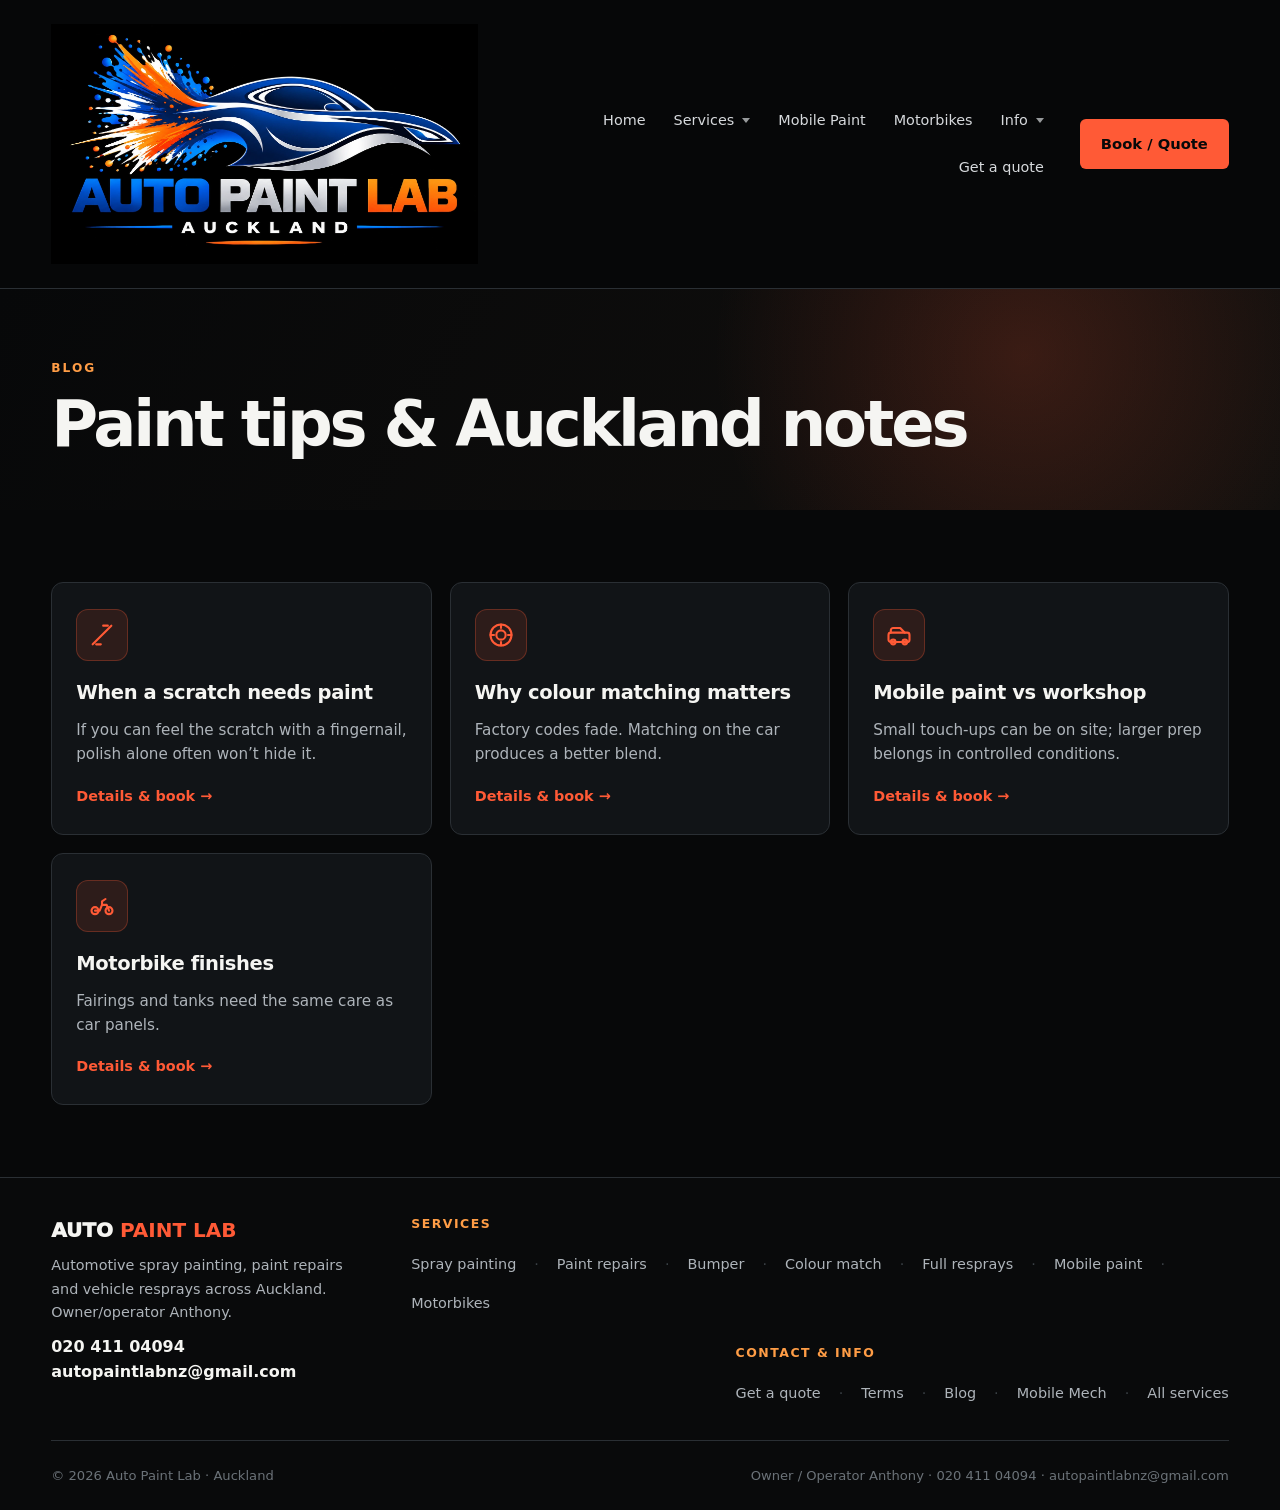
==== commit 9aab7a82: "Add files via upload" ====
--- a/blog.html
+++ b/blog.html
@@ -470,7 +470,8 @@
     <div class="foot-brand">
       <div class="logo">AUTO <b>PAINT LAB</b></div>
       <p>Automotive spray painting, paint repairs and vehicle resprays across Auckland. Owner/operator Anthony.</p>
-      <a href="tel:+642041104094" style="color:var(--text);font-weight:800">020 411 04094</a>
+      <a href="tel:+642041104094" style="color:var(--text);font-weight:800">020 411 04094</a><br>
+      <a href="mailto:autopaintlabnz@gmail.com" style="color:var(--text);font-weight:700">autopaintlabnz@gmail.com</a>
     </div>
     <div class="foot-cols">
       <div class="foot-col">
@@ -499,7 +500,7 @@
   </div>
   <div class="wrap copy">
     <span>© 2026 Auto Paint Lab · Auckland</span>
-    <span>Owner / Operator Anthony · 020 411 04094</span>
+    <span>Owner / Operator Anthony · 020 411 04094 · autopaintlabnz@gmail.com</span>
   </div>
 </footer>
 <script>
